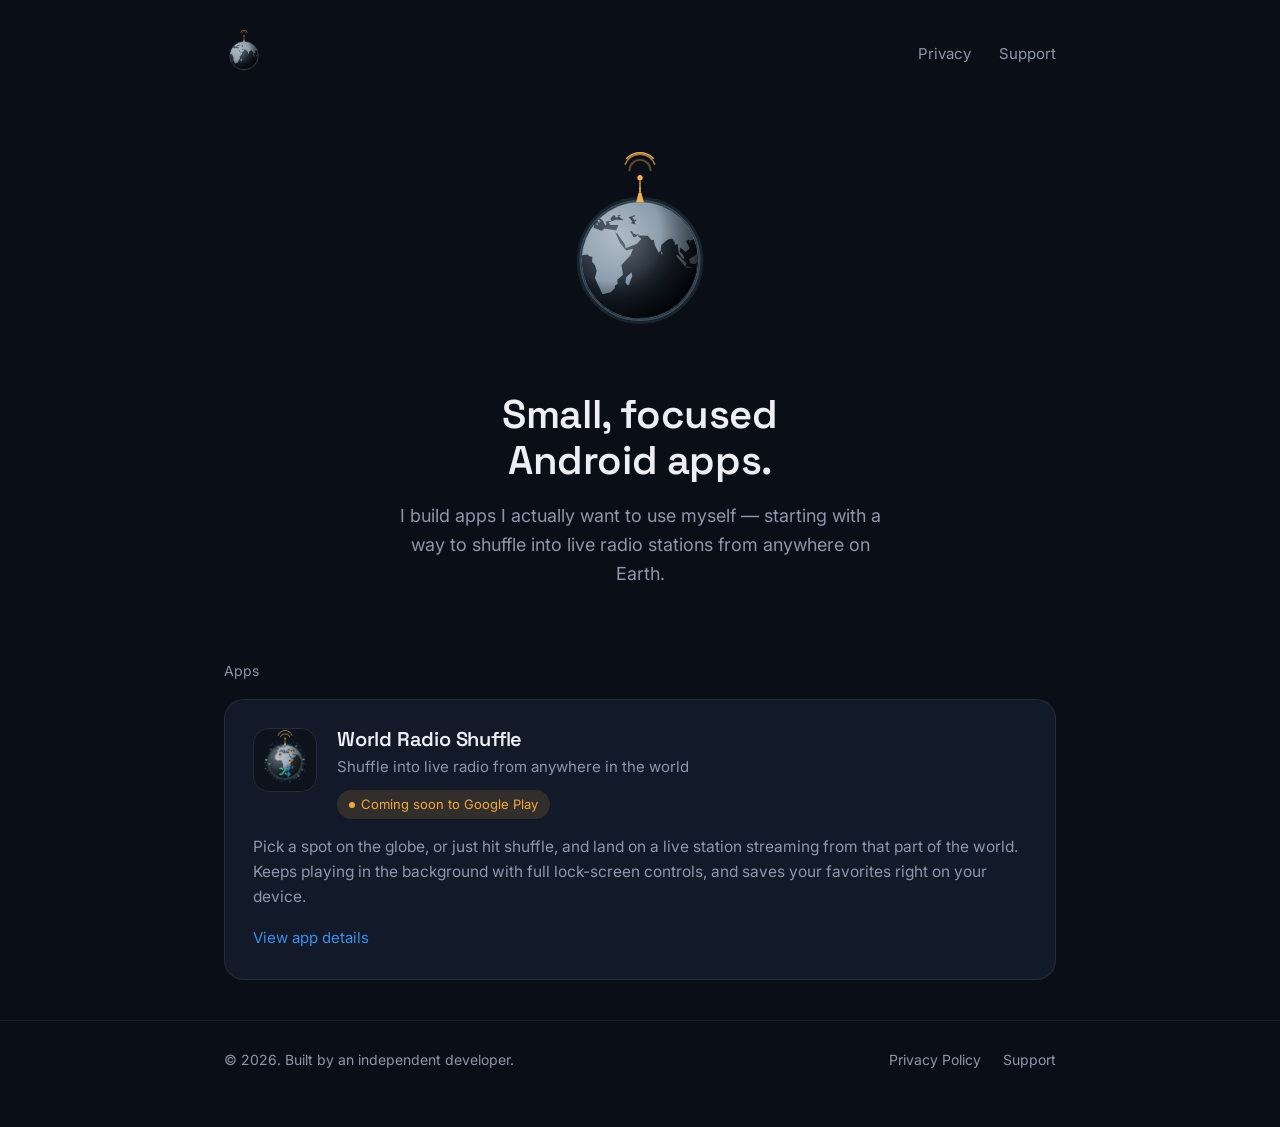
==== index.html @ 1c197b9c "Initial site" ====
<!doctype html>
<html lang="en">
<head>
<meta charset="utf-8">
<meta name="viewport" content="width=device-width, initial-scale=1">
<title>Apps — indie Android apps</title>
<meta name="description" content="Small, focused Android apps, starting with World Radio Shuffle — a way to shuffle into live radio from anywhere in the world.">
<link rel="icon" type="image/png" href="assets/favicon-32.png">
<link rel="apple-touch-icon" href="assets/apple-touch-icon.png">
<link rel="preconnect" href="https://fonts.googleapis.com">
<link rel="preconnect" href="https://fonts.gstatic.com" crossorigin>
<link href="https://fonts.googleapis.com/css2?family=Space+Grotesk:wght@500;600;700&family=Inter:wght@400;500;600&display=swap" rel="stylesheet">
<link rel="stylesheet" href="assets/style.css">
</head>
<body>

<header class="site-nav">
  <div class="wrap-wide">
    <a class="brand-mark" href="index.html" aria-label="Home">
      <img src="assets/globe-logo.svg" alt="">
    </a>
    <nav class="nav-links">
      <a href="privacy-policy.html">Privacy</a>
      <a href="support.html">Support</a>
    </nav>
  </div>
</header>

<main>
  <section class="hero wrap">
    <div class="hero-logo">
      <img src="assets/globe-logo.svg" alt="Animated globe logo with a radio tower and a shuffle icon">
    </div>
    <h1>Small, focused Android apps.</h1>
    <p class="lede">I build apps I actually want to use myself — starting with a way to shuffle into live radio stations from anywhere on Earth.</p>
  </section>

  <section class="wrap-wide">
    <p class="section-label">Apps</p>
    <a class="app-card" href="world-radio-shuffle.html">
      <div class="app-card-top">
        <div class="app-icon"><img src="assets/app-icon.png" alt=""></div>
        <div>
          <h3>World Radio Shuffle</h3>
          <p class="app-tagline">Shuffle into live radio from anywhere in the world</p>
          <span class="badge">Coming soon to Google Play</span>
        </div>
      </div>
      <p class="app-desc">Pick a spot on the globe, or just hit shuffle, and land on a live station streaming from that part of the world. Keeps playing in the background with full lock-screen controls, and saves your favorites right on your device.</p>
      <span class="view-link">View app details</span>
    </a>
  </section>
</main>

<footer>
  <div class="wrap-wide">
    <span>&copy; 2026. Built by an independent developer.</span>
    <nav>
      <a href="privacy-policy.html">Privacy Policy</a>
      <a href="support.html">Support</a>
    </nav>
  </div>
</footer>

</body>
</html>
---- assets/style.css ----
/* =========================================================
   Design tokens
   ========================================================= */
:root {
  --bg: #0a0e17;
  --bg-panel: #121a29;
  --bg-panel-2: #1a2436;
  --border: rgba(255, 255, 255, 0.08);
  --text: #edeff4;
  --text-muted: #8d96ab;
  --amber: #f0a83d;
  --amber-dim: rgba(240, 168, 61, 0.14);
  --teal: #3adda0;
  --blue: #3b8eea;
  --focus: #7db8ff;

  --font-display: "Space Grotesk", "Helvetica Neue", Arial, sans-serif;
  --font-body: "Inter", "Helvetica Neue", Arial, sans-serif;

  --max: 720px;
  --max-wide: 880px;
}

* { box-sizing: border-box; }

html { scroll-behavior: smooth; }

body {
  margin: 0;
  background: var(--bg);
  color: var(--text);
  font-family: var(--font-body);
  font-size: 17px;
  line-height: 1.6;
  -webkit-font-smoothing: antialiased;
}

img, svg { max-width: 100%; display: block; }

a {
  color: var(--blue);
  text-decoration-color: rgba(59, 142, 234, 0.4);
  text-underline-offset: 3px;
}
a:hover { text-decoration-color: var(--blue); }

a:focus-visible,
button:focus-visible {
  outline: 2px solid var(--focus);
  outline-offset: 3px;
  border-radius: 4px;
}

h1, h2, h3 {
  font-family: var(--font-display);
  font-weight: 600;
  line-height: 1.15;
  letter-spacing: -0.01em;
  margin: 0 0 0.5em;
}

p { margin: 0 0 1.1em; color: var(--text); }
p.lede { color: var(--text-muted); }

.wrap {
  max-width: var(--max);
  margin: 0 auto;
  padding: 0 24px;
}
.wrap-wide {
  max-width: var(--max-wide);
  margin: 0 auto;
  padding: 0 24px;
}

/* =========================================================
   Nav
   ========================================================= */
.site-nav {
  padding: 28px 0 0;
}
.site-nav .wrap-wide {
  display: flex;
  align-items: center;
  justify-content: space-between;
}
.brand-mark {
  display: flex;
  align-items: center;
  width: 40px;
}
.brand-mark svg { width: 100%; height: auto; }
.nav-links {
  display: flex;
  gap: 28px;
  font-size: 15px;
}
.nav-links a {
  color: var(--text-muted);
  text-decoration: none;
}
.nav-links a:hover { color: var(--text); }
.nav-back {
  color: var(--text-muted);
  text-decoration: none;
  font-size: 15px;
}
.nav-back:hover { color: var(--text); }

/* =========================================================
   Hero (home)
   ========================================================= */
.hero {
  padding: 64px 0 72px;
  text-align: center;
}
.hero-logo {
  width: 168px;
  margin: 0 auto 28px;
}
.hero-logo svg { width: 100%; height: auto; }
.hero h1 {
  font-size: clamp(28px, 4.4vw, 40px);
  max-width: 15ch;
  margin: 0 auto 18px;
}
.hero p.lede {
  max-width: 46ch;
  margin: 0 auto;
  font-size: 18px;
}

/* =========================================================
   App preset card (home -> apps list)
   ========================================================= */
.section-label {
  font-size: 14px;
  color: var(--text-muted);
  margin: 0 0 16px;
}

.app-card {
  display: block;
  background: var(--bg-panel);
  border: 1px solid var(--border);
  border-radius: 20px;
  padding: 28px;
  text-decoration: none;
  color: var(--text);
  transition: border-color 0.15s ease, transform 0.15s ease;
}
.app-card:hover {
  border-color: rgba(240, 168, 61, 0.35);
  transform: translateY(-1px);
}
.app-card-top {
  display: flex;
  gap: 20px;
  align-items: flex-start;
}
.app-icon {
  width: 64px;
  height: 64px;
  border-radius: 16px;
  flex-shrink: 0;
  overflow: hidden;
  border: 1px solid var(--border);
}
.app-icon img { width: 100%; height: 100%; object-fit: cover; }
.app-card h3 {
  font-size: 20px;
  margin-bottom: 4px;
}
.app-tagline {
  color: var(--text-muted);
  font-size: 15px;
  margin-bottom: 10px;
}
.badge {
  display: inline-flex;
  align-items: center;
  gap: 6px;
  font-size: 13px;
  color: var(--amber);
  background: var(--amber-dim);
  border-radius: 100px;
  padding: 4px 12px;
}
.badge::before {
  content: "";
  width: 6px;
  height: 6px;
  border-radius: 50%;
  background: var(--amber);
}
.app-card p.app-desc {
  margin: 16px 0 0;
  color: var(--text-muted);
  font-size: 15.5px;
}
.app-card .view-link {
  display: inline-block;
  margin-top: 16px;
  font-size: 15px;
  color: var(--blue);
}

footer {
  border-top: 1px solid var(--border);
  margin-top: 40px;
  padding: 28px 0 56px;
}
footer .wrap-wide {
  display: flex;
  flex-wrap: wrap;
  gap: 12px 28px;
  align-items: center;
  justify-content: space-between;
  color: var(--text-muted);
  font-size: 14px;
}
footer nav {
  display: flex;
  gap: 22px;
}
footer a { color: var(--text-muted); text-decoration: none; }
footer a:hover { color: var(--text); }

/* =========================================================
   App detail page
   ========================================================= */
.app-hero {
  padding: 44px 0 8px;
}
.app-hero-top {
  display: flex;
  gap: 22px;
  align-items: center;
  margin-bottom: 22px;
}
.app-hero .app-icon { width: 76px; height: 76px; border-radius: 18px; }
.app-hero h1 { font-size: clamp(26px, 4vw, 34px); margin-bottom: 6px; }
.app-hero .app-tagline { font-size: 17px; }

.store-cta {
  display: inline-flex;
  align-items: center;
  gap: 10px;
  border: 1px solid var(--border);
  background: var(--bg-panel);
  color: var(--text-muted);
  border-radius: 12px;
  padding: 12px 18px;
  font-size: 15px;
  text-decoration: none;
  margin: 4px 0 8px;
  cursor: default;
}
.store-cta strong { color: var(--text); font-weight: 500; }
.store-cta .dot {
  width: 8px; height: 8px; border-radius: 50%;
  background: var(--amber);
  box-shadow: 0 0 0 3px var(--amber-dim);
}

.section {
  padding: 40px 0;
  border-top: 1px solid var(--border);
}
.section h2 { font-size: 22px; }

.feature-row {
  display: flex;
  gap: 18px;
  padding: 18px 0;
  border-top: 1px solid var(--border);
}
.feature-row:first-of-type { border-top: none; padding-top: 4px; }
.freq {
  font-family: var(--font-display);
  font-variant-numeric: tabular-nums;
  font-size: 14px;
  color: var(--teal);
  min-width: 52px;
  padding-top: 3px;
  flex-shrink: 0;
}
.feature-row h3 {
  font-size: 16.5px;
  margin-bottom: 4px;
}
.feature-row p {
  color: var(--text-muted);
  font-size: 15.5px;
  margin: 0;
}

.data-table {
  width: 100%;
  border-collapse: collapse;
  font-size: 15px;
}
.data-table th, .data-table td {
  text-align: left;
  padding: 12px 0;
  border-top: 1px solid var(--border);
  vertical-align: top;
}
.data-table th {
  color: var(--text-muted);
  font-weight: 500;
  width: 34%;
}
.data-table code {
  font-family: var(--font-display);
  font-size: 13.5px;
  color: var(--amber);
}

/* =========================================================
   Policy / support pages (document layout)
   ========================================================= */
.doc-hero {
  padding: 48px 0 8px;
}
.doc-hero h1 { font-size: clamp(26px, 4vw, 32px); }
.doc-updated {
  color: var(--text-muted);
  font-size: 14.5px;
  margin-bottom: 0;
}
.doc {
  padding: 24px 0 64px;
}
.doc h2 {
  font-size: 19px;
  margin-top: 2.2em;
}
.doc h2:first-child { margin-top: 0; }
.doc ul { padding-left: 1.2em; color: var(--text); margin: 0 0 1.1em; }
.doc li { margin-bottom: 0.5em; }
.doc p, .doc li { color: var(--text-muted); }
.doc strong { color: var(--text); font-weight: 500; }

.callout {
  background: var(--bg-panel);
  border: 1px solid var(--border);
  border-left: 3px solid var(--amber);
  border-radius: 8px;
  padding: 16px 18px;
  font-size: 15px;
  color: var(--text-muted);
  margin: 1.4em 0;
}

/* =========================================================
   Support / FAQ
   ========================================================= */
.faq-item { padding: 20px 0; border-top: 1px solid var(--border); }
.faq-item:first-of-type { border-top: none; }
.faq-item h3 { font-size: 16.5px; margin-bottom: 6px; }
.faq-item p { color: var(--text-muted); margin: 0; font-size: 15.5px; }

.contact-card {
  background: var(--bg-panel);
  border: 1px solid var(--border);
  border-radius: 16px;
  padding: 24px;
  margin-top: 8px;
}
.contact-card p { margin-bottom: 6px; }
.contact-card .email {
  font-family: var(--font-display);
  font-size: 17px;
}

@media (prefers-reduced-motion: reduce) {
  * { animation-duration: 0.001ms !important; animation-iteration-count: 1 !important; transition-duration: 0.001ms !important; }
}

@media (max-width: 560px) {
  body { font-size: 16px; }
  .app-hero-top { align-items: flex-start; }
}
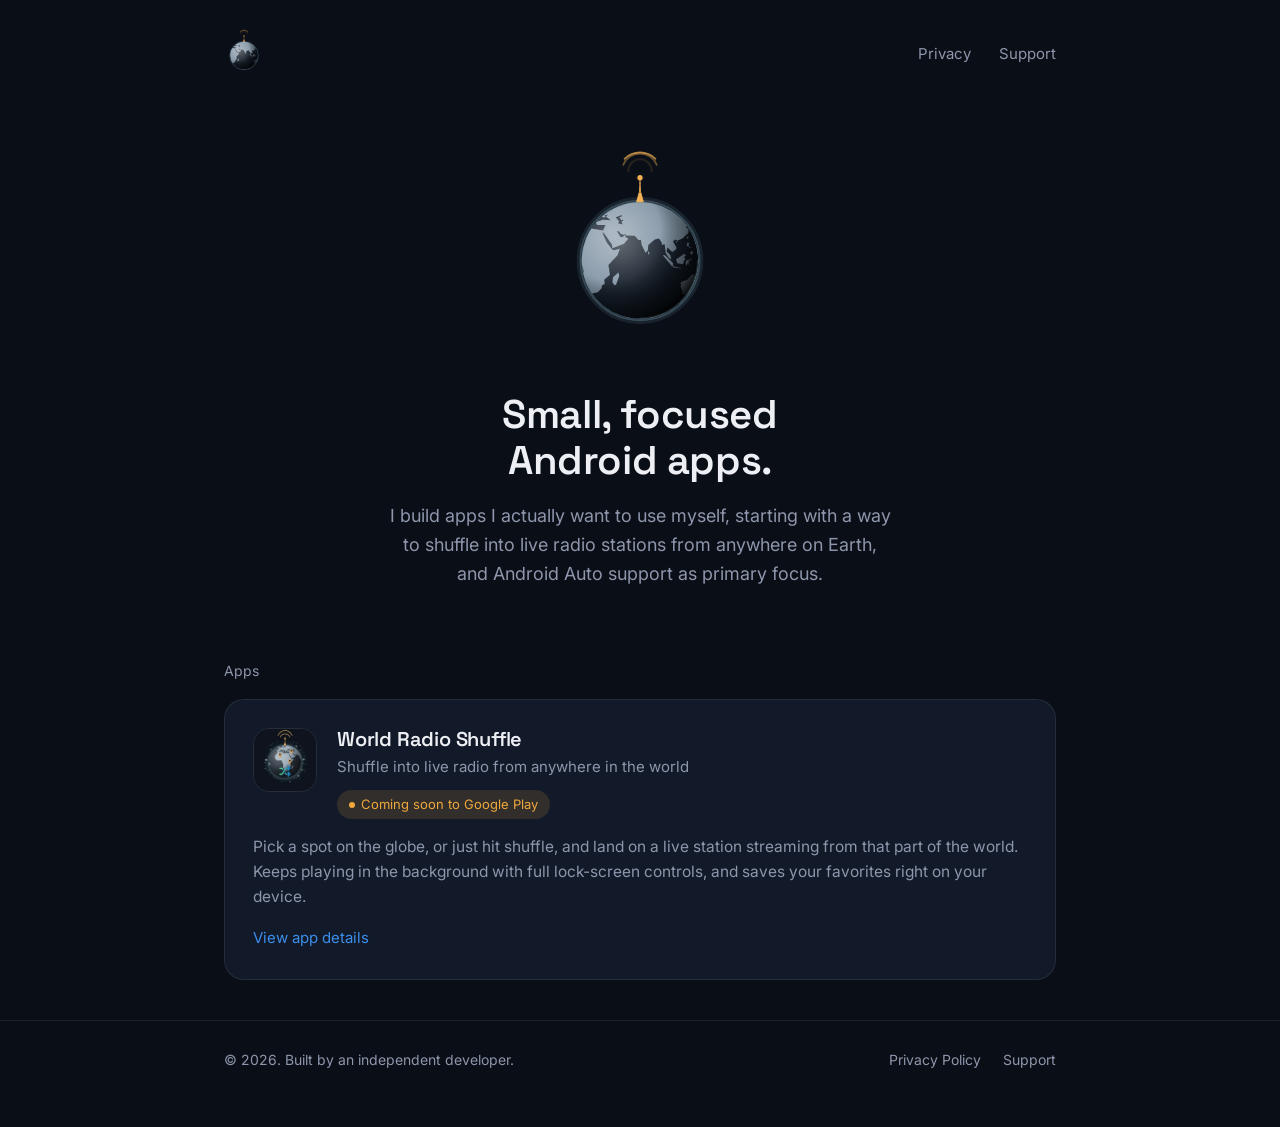
==== commit 5628425c: "Update site content" ====
--- a/index.html
+++ b/index.html
@@ -3,8 +3,8 @@
 <head>
 <meta charset="utf-8">
 <meta name="viewport" content="width=device-width, initial-scale=1">
-<title>Apps — indie Android apps</title>
-<meta name="description" content="Small, focused Android apps, starting with World Radio Shuffle — a way to shuffle into live radio from anywhere in the world.">
+<title>Apps by an independent developer</title>
+<meta name="description" content="Small, focused Android apps, starting with World Radio Shuffle: a way to shuffle into live radio from anywhere in the world.">
 <link rel="icon" type="image/png" href="assets/favicon-32.png">
 <link rel="apple-touch-icon" href="assets/apple-touch-icon.png">
 <link rel="preconnect" href="https://fonts.googleapis.com">
@@ -32,14 +32,19 @@
       <img src="assets/globe-logo.svg" alt="Animated globe logo with a radio tower and a shuffle icon">
     </div>
     <h1>Small, focused Android apps.</h1>
-    <p class="lede">I build apps I actually want to use myself — starting with a way to shuffle into live radio stations from anywhere on Earth.</p>
+    <p class="lede">I build apps I actually want to use myself, starting with a way to shuffle into live radio stations from anywhere on Earth, and Android Auto support as primary focus.</p>
   </section>
 
   <section class="wrap-wide">
     <p class="section-label">Apps</p>
     <a class="app-card" href="world-radio-shuffle.html">
       <div class="app-card-top">
-        <div class="app-icon"><img src="assets/app-icon.png" alt=""></div>
+        <div class="app-icon">
+          <picture>
+            <source srcset="assets/app-icon-256.webp" type="image/webp">
+            <img src="assets/app-icon-256.png" alt="" width="256" height="256">
+          </picture>
+        </div>
         <div>
           <h3>World Radio Shuffle</h3>
           <p class="app-tagline">Shuffle into live radio from anywhere in the world</p>
--- a/assets/style.css
+++ b/assets/style.css
@@ -270,21 +270,10 @@
 .section h2 { font-size: 22px; }
 
 .feature-row {
-  display: flex;
-  gap: 18px;
   padding: 18px 0;
   border-top: 1px solid var(--border);
 }
 .feature-row:first-of-type { border-top: none; padding-top: 4px; }
-.freq {
-  font-family: var(--font-display);
-  font-variant-numeric: tabular-nums;
-  font-size: 14px;
-  color: var(--teal);
-  min-width: 52px;
-  padding-top: 3px;
-  flex-shrink: 0;
-}
 .feature-row h3 {
   font-size: 16.5px;
   margin-bottom: 4px;
